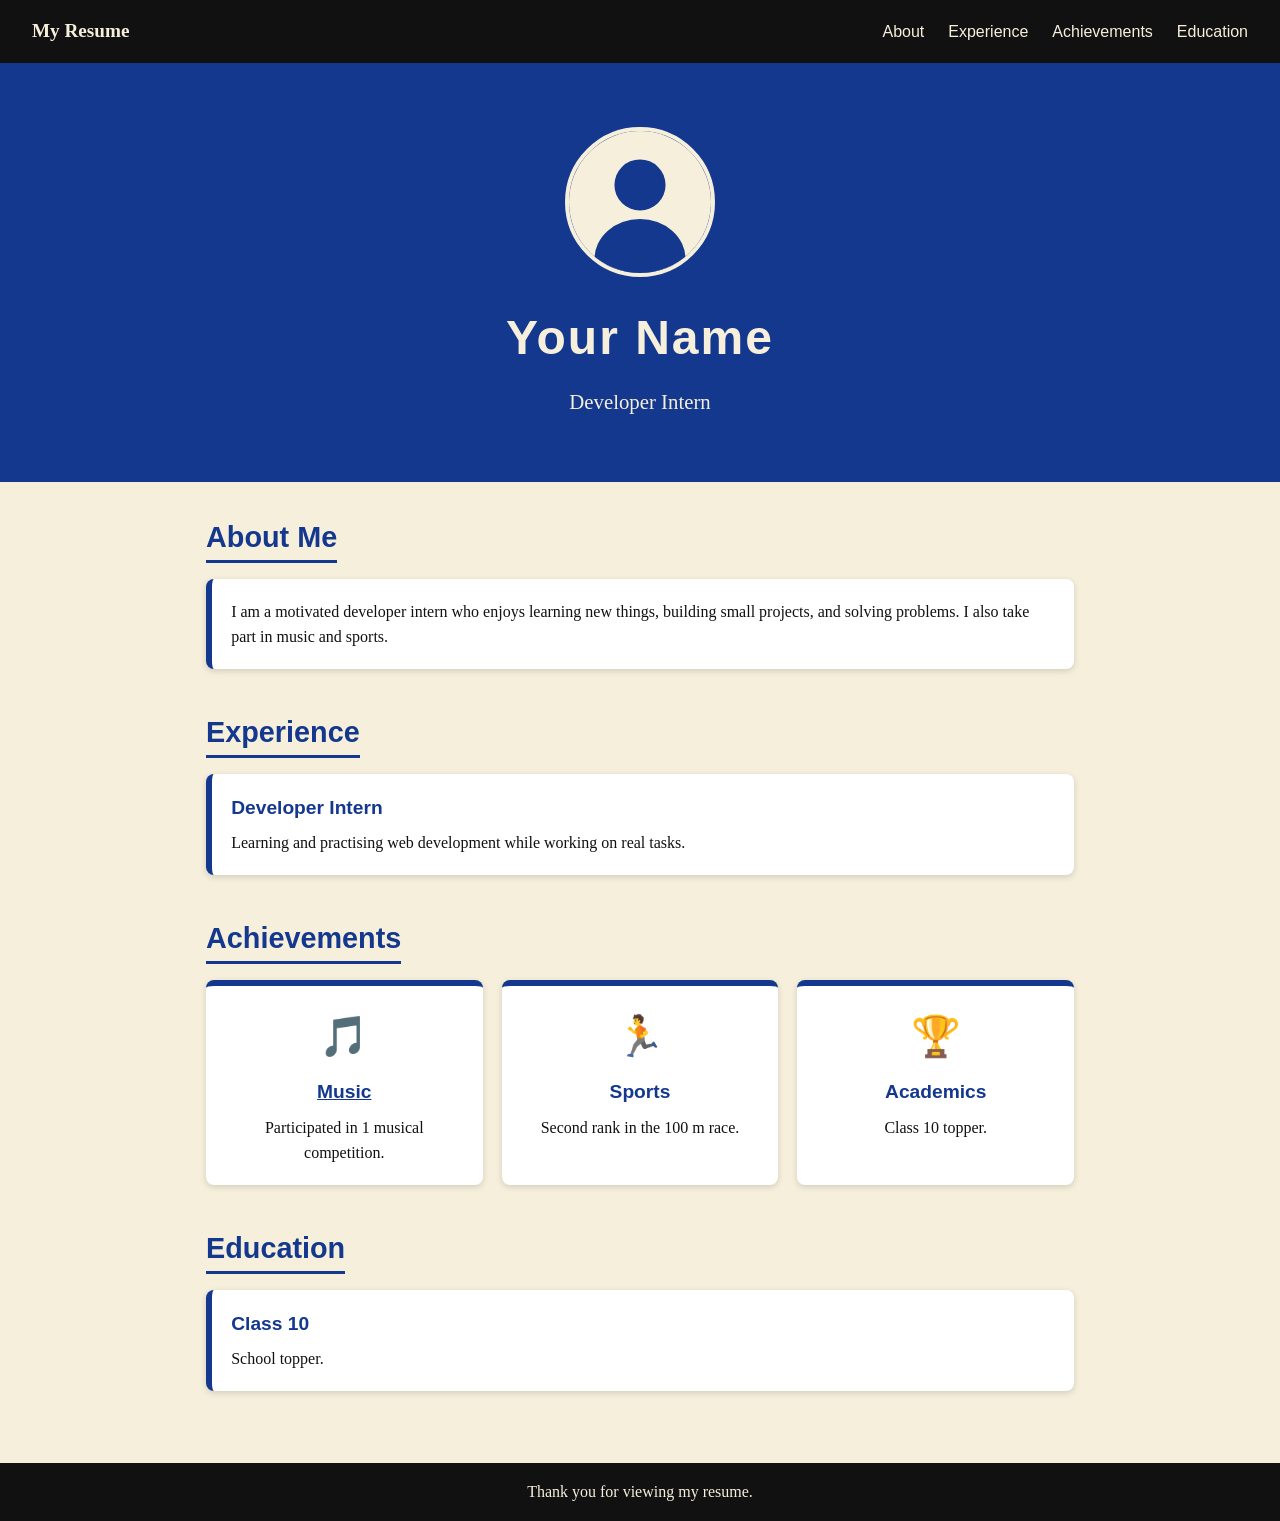
==== index.html @ ea9e765f "Add files via upload" ====
<!DOCTYPE html>
<html lang="en">
<head>
  <meta charset="UTF-8">
  <meta name="viewport" content="width=device-width, initial-scale=1.0">
  <title>My Resume</title>
  <style>
/* ---------- Colour palette (CSS variables) ---------- */
:root {
  --cream: #f6efdc;
  --blue: #13388e;
  --black: #111111;
}

/* ---------- Universal selector: reset ---------- */
* {
  margin: 0;
  padding: 0;
  box-sizing: border-box;
}

/* ---------- Element selector: typography ---------- */
body {
  background-color: var(--cream);
  color: var(--black);
  font-family: "Georgia", serif;
  line-height: 1.6;
}

h1, h2, h3 {
  font-family: "Trebuchet MS", sans-serif;
  color: var(--blue);
}

h1 {
  font-size: 3rem;
  letter-spacing: 2px;
}

h2 {
  font-size: 1.8rem;
  margin-bottom: 1rem;
  border-bottom: 3px solid var(--blue);
  display: inline-block;
}

h3 {
  font-size: 1.2rem;
  margin-bottom: 0.4rem;
}

/* ---------- ID selector: navigation bar ---------- */
#navbar {
  display: flex;
  justify-content: space-between;
  align-items: center;
  background-color: var(--black);
  padding: 1rem 2rem;
  position: sticky;
  top: 0;
}

#navbar ul {
  list-style: none;
  display: flex;
  gap: 1.5rem;
}

#navbar a {
  color: var(--cream);
  text-decoration: none;
  transition: color 0.3s;
}

#navbar a:hover {
  color: #7da2ff;
}

/* ---------- Class selector: logo ---------- */
.logo {
  color: var(--cream);
  font-weight: bold;
  font-size: 1.2rem;
}

/* ---------- ID selector: hero section ---------- */
#hero {
  background-color: var(--blue);
  color: var(--cream);
  text-align: center;
  padding: 4rem 1rem;
  animation: fadeIn 1.2s ease;
}

#hero h1 {
  color: var(--cream);
}

/* Profile picture */
.profile-photo {
  width: 150px;
  height: 150px;
  border-radius: 50%;
  object-fit: cover;
  border: 4px solid var(--cream);
  margin-bottom: 1rem;
  transition: transform 0.4s;
}

.profile-photo:hover {
  transform: scale(1.05);
}

.role {
  font-size: 1.3rem;
  margin-top: 0.5rem;
}

/* ---------- Layout ---------- */
main {
  max-width: 900px;
  margin: 0 auto;
  padding: 2rem 1rem;
}

section {
  margin-bottom: 2.5rem;
}

/* ---------- Class selector: cards ---------- */
.card {
  background-color: white;
  border-left: 6px solid var(--blue);
  border-radius: 8px;
  padding: 1.2rem;
  box-shadow: 0 2px 6px rgba(0, 0, 0, 0.15);
  transition: transform 0.3s, box-shadow 0.3s;
}

.card:hover {
  transform: translateY(-5px);
  box-shadow: 0 6px 14px rgba(0, 0, 0, 0.25);
}

/* ---------- Feature cards ---------- */
.feature-grid {
  display: grid;
  grid-template-columns: repeat(auto-fit, minmax(220px, 1fr));
  gap: 1.2rem;
}

.feature-card {
  text-align: center;
  border-left: none;
  border-top: 6px solid var(--blue);
}

.icon {
  font-size: 2.5rem;
  display: block;
  margin-bottom: 0.5rem;
}

/* ---------- Other selectors ---------- */
/* Descendant selector */
section p {
  font-size: 1rem;
}

/* Attribute selector */
a[href^="#"] {
  font-family: "Trebuchet MS", sans-serif;
}

/* Pseudo-class: first card in the grid gets a blue heading underline */
.feature-card:first-child h3 {
  text-decoration: underline;
}

/* ---------- Footer ---------- */
footer {
  background-color: var(--black);
  color: var(--cream);
  text-align: center;
  padding: 1rem;
}

/* ---------- Subtle animation ---------- */
@keyframes fadeIn {
  from {
    opacity: 0;
    transform: translateY(-15px);
  }
  to {
    opacity: 1;
    transform: translateY(0);
  }
}

section {
  animation: fadeIn 1s ease;
}

/* ---------- Small screens ---------- */
@media (max-width: 600px) {
  #navbar {
    flex-direction: column;
    gap: 0.5rem;
  }
  h1 {
    font-size: 2rem;
  }
}
</style>
</head>
<body>

  <!-- Navigation bar -->
  <nav id="navbar">
    <span class="logo">My Resume</span>
    <ul>
      <li><a href="#about">About</a></li>
      <li><a href="#experience">Experience</a></li>
      <li><a href="#achievements">Achievements</a></li>
      <li><a href="#education">Education</a></li>
    </ul>
  </nav>

  <!-- Header / Hero -->
  <header id="hero">
    <!-- To use your own photo: save it as photo.jpg next to this file
         and change src below to src="photo.jpg" -->
    <img class="profile-photo" alt="Profile picture"
         src="data:image/svg+xml,%3Csvg xmlns='http://www.w3.org/2000/svg' viewBox='0 0 100 100'%3E%3Crect width='100' height='100' fill='%23f6efdc'/%3E%3Ccircle cx='50' cy='38' r='18' fill='%2313388e'/%3E%3Cellipse cx='50' cy='90' rx='32' ry='28' fill='%2313388e'/%3E%3C/svg%3E">
    <h1>Your Name</h1>
    <p class="role">Developer Intern</p>
  </header>

  <main>

    <!-- About -->
    <section id="about">
      <h2>About Me</h2>
      <div class="card">
        <p>
          I am a motivated developer intern who enjoys learning new things,
          building small projects, and solving problems. I also take part
          in music and sports.
        </p>
      </div>
    </section>

    <!-- Experience -->
    <section id="experience">
      <h2>Experience</h2>
      <div class="card">
        <h3>Developer Intern</h3>
        <p>Learning and practising web development while working on real tasks.</p>
      </div>
    </section>

    <!-- Feature cards -->
    <section id="achievements">
      <h2>Achievements</h2>
      <div class="feature-grid">

        <div class="card feature-card">
          <span class="icon">🎵</span>
          <h3>Music</h3>
          <p>Participated in 1 musical competition.</p>
        </div>

        <div class="card feature-card">
          <span class="icon">🏃</span>
          <h3>Sports</h3>
          <p>Second rank in the 100 m race.</p>
        </div>

        <div class="card feature-card">
          <span class="icon">🏆</span>
          <h3>Academics</h3>
          <p>Class 10 topper.</p>
        </div>

      </div>
    </section>

    <!-- Education -->
    <section id="education">
      <h2>Education</h2>
      <div class="card">
        <h3>Class 10</h3>
        <p>School topper.</p>
      </div>
    </section>

  </main>

  <footer>
    <p>Thank you for viewing my resume.</p>
  </footer>

</body>
</html>
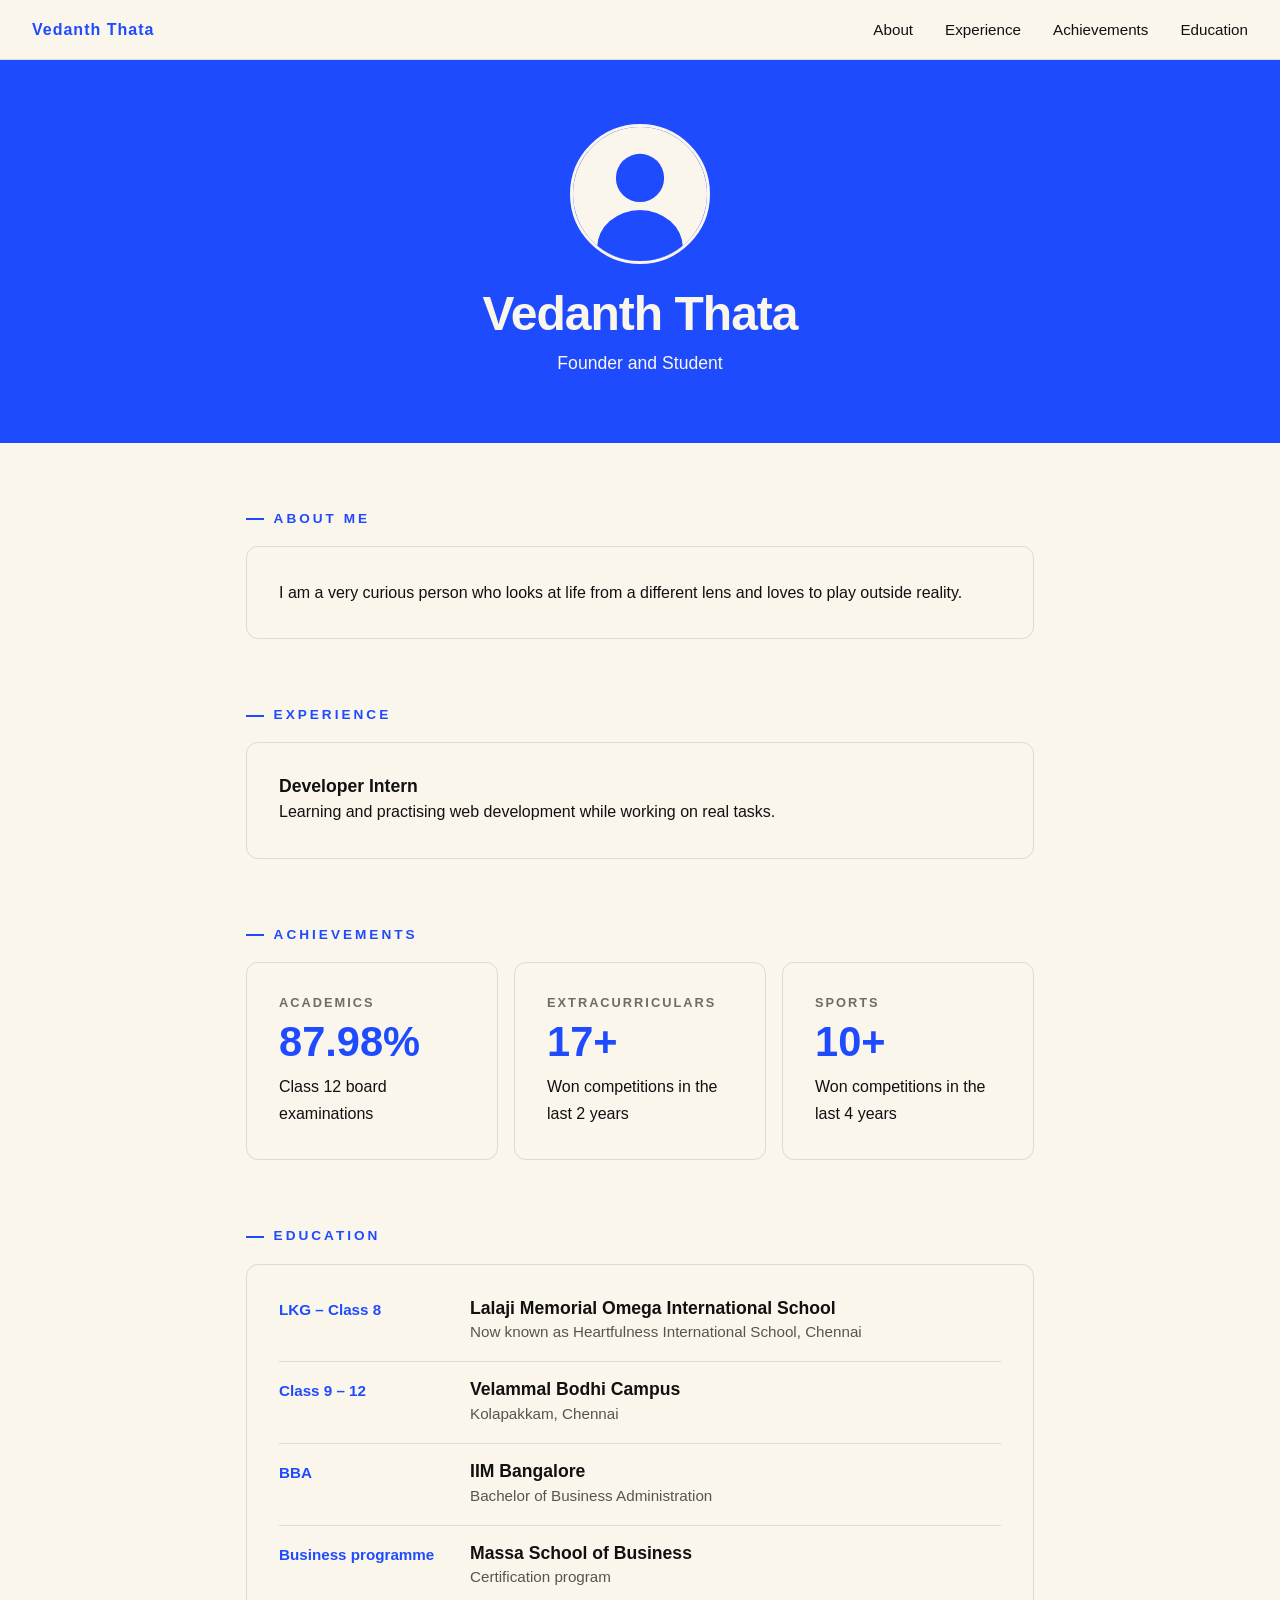
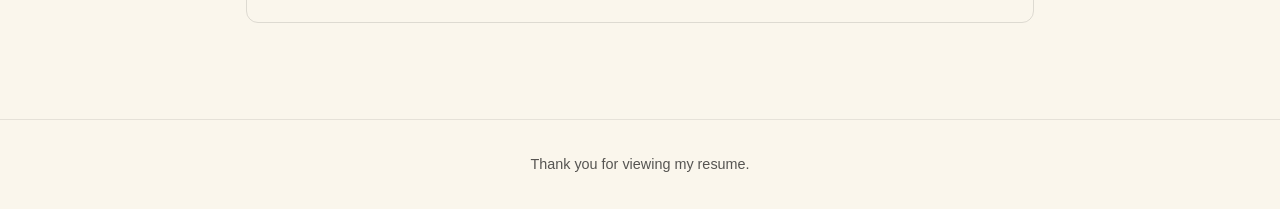
==== commit 750baaf4: "Add files via upload" ====
--- a/index.html
+++ b/index.html
@@ -3,13 +3,24 @@
 <head>
   <meta charset="UTF-8">
   <meta name="viewport" content="width=device-width, initial-scale=1.0">
-  <title>My Resume</title>
+  <title>Vedanth Thata | Resume</title>
   <style>
-/* ---------- Colour palette (CSS variables) ---------- */
+/* ==========================================================
+   DESIGN TOKENS
+   Minimal palette: cream background, one bold blue, black text.
+   ========================================================== */
 :root {
-  --cream: #f6efdc;
-  --blue: #13388e;
+  --cream: #faf6ec;
+  --blue: #1f4bff;
   --black: #111111;
+  --line: rgba(17, 17, 17, 0.12);   /* thin border colour */
+
+  --space-s: 0.5rem;
+  --space-m: 1rem;
+  --space-l: 2rem;
+  --space-xl: 4rem;
+
+  --radius: 12px;
 }
 
 /* ---------- Universal selector: reset ---------- */
@@ -19,34 +30,39 @@
   box-sizing: border-box;
 }
 
-/* ---------- Element selector: typography ---------- */
+html {
+  scroll-behavior: smooth;
+}
+
+/* ---------- Element selectors: typography ---------- */
 body {
   background-color: var(--cream);
   color: var(--black);
-  font-family: "Georgia", serif;
-  line-height: 1.6;
-}
-
-h1, h2, h3 {
-  font-family: "Trebuchet MS", sans-serif;
-  color: var(--blue);
+  font-family: "Helvetica Neue", Arial, sans-serif;
+  line-height: 1.7;
 }
 
 h1 {
   font-size: 3rem;
-  letter-spacing: 2px;
-}
-
+  font-weight: 700;
+  letter-spacing: -1px;
+  line-height: 1.1;
+}
+
+/* Section titles: small, uppercase, blue */
 h2 {
-  font-size: 1.8rem;
-  margin-bottom: 1rem;
-  border-bottom: 3px solid var(--blue);
-  display: inline-block;
+  color: var(--blue);
+  font-size: 0.85rem;
+  font-weight: 700;
+  letter-spacing: 3px;
+  text-transform: uppercase;
+  margin-bottom: var(--space-m);
 }
 
 h3 {
-  font-size: 1.2rem;
-  margin-bottom: 0.4rem;
+  font-size: 1.1rem;
+  font-weight: 700;
+  line-height: 1.3;
 }
 
 /* ---------- ID selector: navigation bar ---------- */
@@ -54,142 +70,184 @@
   display: flex;
   justify-content: space-between;
   align-items: center;
-  background-color: var(--black);
-  padding: 1rem 2rem;
+  background-color: var(--cream);
+  border-bottom: 1px solid var(--line);
+  padding: var(--space-m) var(--space-l);
   position: sticky;
   top: 0;
+  z-index: 10;
 }
 
 #navbar ul {
   list-style: none;
   display: flex;
-  gap: 1.5rem;
+  gap: var(--space-l);
 }
 
 #navbar a {
-  color: var(--cream);
+  color: var(--black);
   text-decoration: none;
-  transition: color 0.3s;
+  font-size: 0.95rem;
+  transition: color 0.3s ease;
 }
 
 #navbar a:hover {
-  color: #7da2ff;
+  color: var(--blue);
+}
+
+a:focus-visible {
+  outline: 2px solid var(--blue);
+  outline-offset: 4px;
 }
 
 /* ---------- Class selector: logo ---------- */
 .logo {
-  color: var(--cream);
-  font-weight: bold;
-  font-size: 1.2rem;
-}
-
-/* ---------- ID selector: hero section ---------- */
+  color: var(--blue);
+  font-weight: 700;
+  letter-spacing: 1px;
+}
+
+/* ---------- ID selector: hero ---------- */
 #hero {
   background-color: var(--blue);
   color: var(--cream);
   text-align: center;
-  padding: 4rem 1rem;
-  animation: fadeIn 1.2s ease;
-}
-
-#hero h1 {
-  color: var(--cream);
-}
-
-/* Profile picture */
+  padding: var(--space-xl) var(--space-m);
+}
+
 .profile-photo {
-  width: 150px;
-  height: 150px;
+  width: 140px;
+  height: 140px;
   border-radius: 50%;
   object-fit: cover;
-  border: 4px solid var(--cream);
-  margin-bottom: 1rem;
-  transition: transform 0.4s;
-}
-
-.profile-photo:hover {
-  transform: scale(1.05);
+  border: 3px solid var(--cream);
+  margin-bottom: var(--space-m);
 }
 
 .role {
-  font-size: 1.3rem;
-  margin-top: 0.5rem;
+  font-size: 1.1rem;
+  margin-top: var(--space-s);
+  opacity: 0.9;
 }
 
 /* ---------- Layout ---------- */
 main {
-  max-width: 900px;
+  max-width: 820px;
   margin: 0 auto;
-  padding: 2rem 1rem;
+  padding: var(--space-xl) var(--space-m) var(--space-l);
 }
 
 section {
-  margin-bottom: 2.5rem;
+  margin-bottom: var(--space-xl);
+  scroll-margin-top: 5rem;   /* keeps titles clear of the sticky navbar */
 }
 
 /* ---------- Class selector: cards ---------- */
 .card {
-  background-color: white;
-  border-left: 6px solid var(--blue);
-  border-radius: 8px;
-  padding: 1.2rem;
-  box-shadow: 0 2px 6px rgba(0, 0, 0, 0.15);
-  transition: transform 0.3s, box-shadow 0.3s;
+  border: 1px solid var(--line);
+  border-radius: var(--radius);
+  padding: var(--space-l);
+  transition: transform 0.3s ease, border-color 0.3s ease;
 }
 
 .card:hover {
-  transform: translateY(-5px);
-  box-shadow: 0 6px 14px rgba(0, 0, 0, 0.25);
-}
-
-/* ---------- Feature cards ---------- */
+  transform: translateY(-4px);
+  border-color: var(--blue);
+}
+
+/* ---------- Feature cards (achievements) ---------- */
 .feature-grid {
   display: grid;
   grid-template-columns: repeat(auto-fit, minmax(220px, 1fr));
-  gap: 1.2rem;
-}
-
-.feature-card {
-  text-align: center;
-  border-left: none;
-  border-top: 6px solid var(--blue);
-}
-
-.icon {
-  font-size: 2.5rem;
+  gap: var(--space-m);
+}
+
+.feature-card h3 {
+  font-size: 0.8rem;
+  letter-spacing: 2px;
+  text-transform: uppercase;
+  color: var(--black);
+  opacity: 0.6;
+}
+
+.stat {
   display: block;
-  margin-bottom: 0.5rem;
+  margin: var(--space-s) 0;
+  color: var(--blue);
+  font-size: 2.6rem;
+  font-weight: 700;
+  line-height: 1.1;
+}
+
+/* ---------- Education list ---------- */
+.edu-list {
+  list-style: none;
+}
+
+.edu-item {
+  display: grid;
+  grid-template-columns: 175px 1fr;
+  gap: var(--space-m);
+  padding: var(--space-m) 0;
+  border-top: 1px solid var(--line);
+}
+
+/* Pseudo-class: no line above the first item */
+.edu-item:first-child {
+  border-top: none;
+  padding-top: 0;
+}
+
+.edu-item:last-child {
+  padding-bottom: 0;
+}
+
+.edu-period {
+  color: var(--blue);
+  font-weight: 700;
+  font-size: 0.95rem;
+}
+
+.edu-item p {
+  font-size: 0.95rem;
+  opacity: 0.7;
 }
 
 /* ---------- Other selectors ---------- */
-/* Descendant selector */
-section p {
-  font-size: 1rem;
-}
-
-/* Attribute selector */
+/* Attribute selector: links that start with # (the navbar links) */
 a[href^="#"] {
-  font-family: "Trebuchet MS", sans-serif;
-}
-
-/* Pseudo-class: first card in the grid gets a blue heading underline */
-.feature-card:first-child h3 {
-  text-decoration: underline;
+  font-weight: 500;
+}
+
+/* Pseudo-element: small blue dash before each section title */
+h2::before {
+  content: "";
+  display: inline-block;
+  width: 18px;
+  height: 2px;
+  margin-right: 0.6rem;
+  vertical-align: middle;
+  background-color: var(--blue);
 }
 
 /* ---------- Footer ---------- */
 footer {
-  background-color: var(--black);
-  color: var(--cream);
+  border-top: 1px solid var(--line);
   text-align: center;
-  padding: 1rem;
-}
-
-/* ---------- Subtle animation ---------- */
-@keyframes fadeIn {
+  font-size: 0.9rem;
+  padding: var(--space-l) var(--space-m);
+  opacity: 0.7;
+}
+
+/* ==========================================================
+   ANIMATION
+   One soft "fade up", reused everywhere. The feature cards
+   appear one after another.
+   ========================================================== */
+@keyframes fadeUp {
   from {
     opacity: 0;
-    transform: translateY(-15px);
+    transform: translateY(16px);
   }
   to {
     opacity: 1;
@@ -197,18 +255,58 @@
   }
 }
 
-section {
-  animation: fadeIn 1s ease;
+#hero .profile-photo,
+#hero h1,
+#hero .role,
+.card {
+  animation: fadeUp 0.7s ease both;
+}
+
+#hero h1 {
+  animation-delay: 0.1s;
+}
+
+#hero .role {
+  animation-delay: 0.2s;
+}
+
+/* Pseudo-class nth-child: stagger the feature cards */
+.feature-card:nth-child(2) {
+  animation-delay: 0.12s;
+}
+
+.feature-card:nth-child(3) {
+  animation-delay: 0.24s;
+}
+
+/* Respect people who prefer no motion */
+@media (prefers-reduced-motion: reduce) {
+  * {
+    animation: none !important;
+    transition: none !important;
+  }
 }
 
 /* ---------- Small screens ---------- */
 @media (max-width: 600px) {
   #navbar {
     flex-direction: column;
-    gap: 0.5rem;
-  }
+    gap: var(--space-s);
+  }
+
+  #navbar ul {
+    gap: var(--space-m);
+    flex-wrap: wrap;
+    justify-content: center;
+  }
+
   h1 {
-    font-size: 2rem;
+    font-size: 2.2rem;
+  }
+
+  .edu-item {
+    grid-template-columns: 1fr;
+    gap: 0;
   }
 }
 </style>
@@ -217,7 +315,7 @@
 
   <!-- Navigation bar -->
   <nav id="navbar">
-    <span class="logo">My Resume</span>
+    <span class="logo">Vedanth Thata</span>
     <ul>
       <li><a href="#about">About</a></li>
       <li><a href="#experience">Experience</a></li>
@@ -231,9 +329,9 @@
     <!-- To use your own photo: save it as photo.jpg next to this file
          and change src below to src="photo.jpg" -->
     <img class="profile-photo" alt="Profile picture"
-         src="data:image/svg+xml,%3Csvg xmlns='http://www.w3.org/2000/svg' viewBox='0 0 100 100'%3E%3Crect width='100' height='100' fill='%23f6efdc'/%3E%3Ccircle cx='50' cy='38' r='18' fill='%2313388e'/%3E%3Cellipse cx='50' cy='90' rx='32' ry='28' fill='%2313388e'/%3E%3C/svg%3E">
-    <h1>Your Name</h1>
-    <p class="role">Developer Intern</p>
+         src="data:image/svg+xml,%3Csvg xmlns='http://www.w3.org/2000/svg' viewBox='0 0 100 100'%3E%3Crect width='100' height='100' fill='%23faf6ec'/%3E%3Ccircle cx='50' cy='38' r='18' fill='%231f4bff'/%3E%3Cellipse cx='50' cy='90' rx='32' ry='28' fill='%231f4bff'/%3E%3C/svg%3E">
+    <h1>Vedanth Thata</h1>
+    <p class="role">Founder and Student</p>
   </header>
 
   <main>
@@ -243,9 +341,8 @@
       <h2>About Me</h2>
       <div class="card">
         <p>
-          I am a motivated developer intern who enjoys learning new things,
-          building small projects, and solving problems. I also take part
-          in music and sports.
+          I am a very curious person who looks at life from a different lens
+          and loves to play outside reality.
         </p>
       </div>
     </section>
@@ -265,21 +362,21 @@
       <div class="feature-grid">
 
         <div class="card feature-card">
-          <span class="icon">🎵</span>
-          <h3>Music</h3>
-          <p>Participated in 1 musical competition.</p>
+          <h3>Academics</h3>
+          <span class="stat">87.98%</span>
+          <p>Class 12 board examinations</p>
         </div>
 
         <div class="card feature-card">
-          <span class="icon">🏃</span>
+          <h3>Extracurriculars</h3>
+          <span class="stat">17+</span>
+          <p>Won competitions in the last 2 years</p>
+        </div>
+
+        <div class="card feature-card">
           <h3>Sports</h3>
-          <p>Second rank in the 100 m race.</p>
-        </div>
-
-        <div class="card feature-card">
-          <span class="icon">🏆</span>
-          <h3>Academics</h3>
-          <p>Class 10 topper.</p>
+          <span class="stat">10+</span>
+          <p>Won competitions in the last 4 years</p>
         </div>
 
       </div>
@@ -289,8 +386,41 @@
     <section id="education">
       <h2>Education</h2>
       <div class="card">
-        <h3>Class 10</h3>
-        <p>School topper.</p>
+        <ul class="edu-list">
+
+          <li class="edu-item">
+            <span class="edu-period">LKG – Class 8</span>
+            <div>
+              <h3>Lalaji Memorial Omega International School</h3>
+              <p>Now known as Heartfulness International School, Chennai</p>
+            </div>
+          </li>
+
+          <li class="edu-item">
+            <span class="edu-period">Class 9 – 12</span>
+            <div>
+              <h3>Velammal Bodhi Campus</h3>
+              <p>Kolapakkam, Chennai</p>
+            </div>
+          </li>
+
+          <li class="edu-item">
+            <span class="edu-period">BBA</span>
+            <div>
+              <h3>IIM Bangalore</h3>
+              <p>Bachelor of Business Administration</p>
+            </div>
+          </li>
+
+          <li class="edu-item">
+            <span class="edu-period">Business programme</span>
+            <div>
+              <h3>Massa School of Business</h3>
+              <p>Certification program</p>
+            </div>
+          </li>
+
+        </ul>
       </div>
     </section>
 
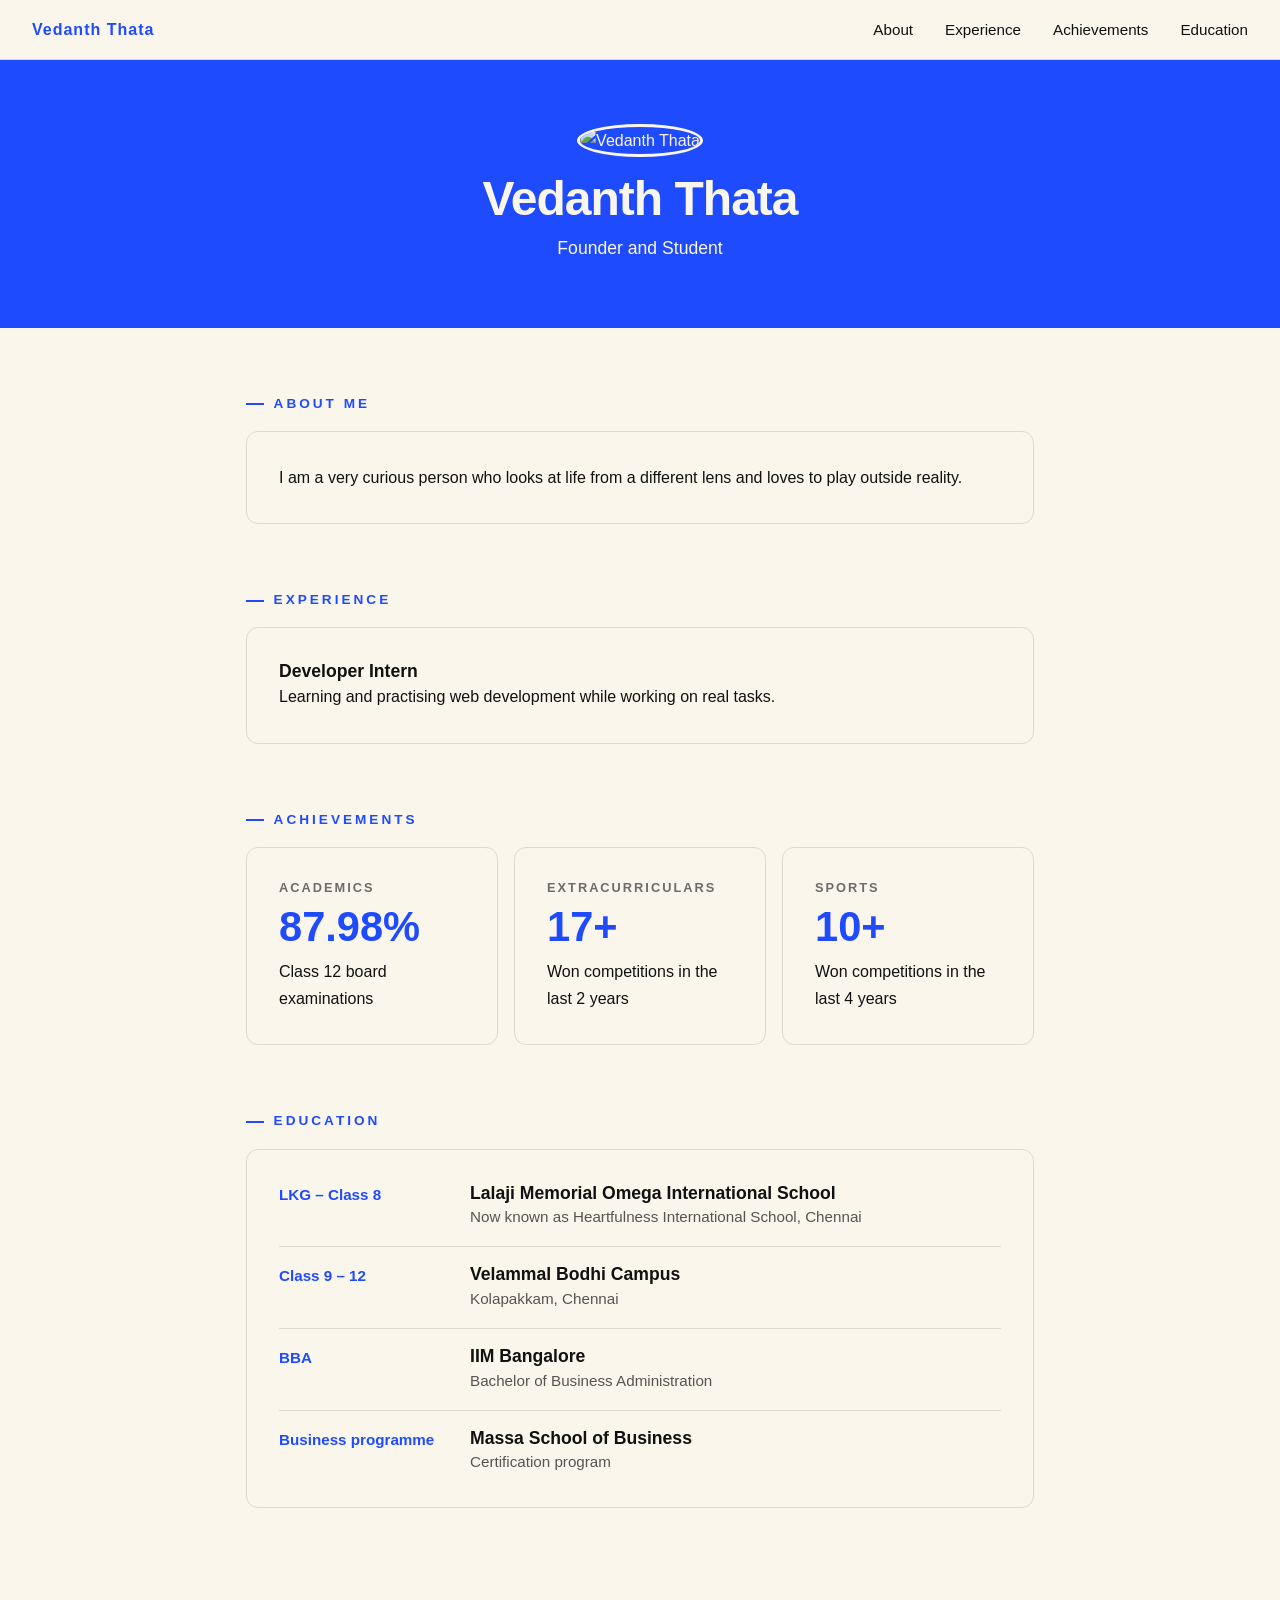
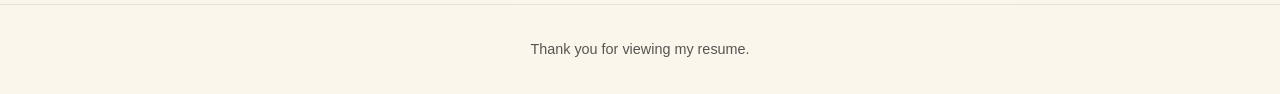
==== commit 5989d815: "Update index.html" ====
--- a/index.html
+++ b/index.html
@@ -328,8 +328,11 @@
   <header id="hero">
     <!-- To use your own photo: save it as photo.jpg next to this file
          and change src below to src="photo.jpg" -->
-    <img class="profile-photo" alt="Profile picture"
-         src="data:image/svg+xml,%3Csvg xmlns='http://www.w3.org/2000/svg' viewBox='0 0 100 100'%3E%3Crect width='100' height='100' fill='%23faf6ec'/%3E%3Ccircle cx='50' cy='38' r='18' fill='%231f4bff'/%3E%3Cellipse cx='50' cy='90' rx='32' ry='28' fill='%231f4bff'/%3E%3C/svg%3E">
+    <img
+  class="profile-photo"
+  src="./Vedanth.jpg"
+  alt="Vedanth Thata"
+>
     <h1>Vedanth Thata</h1>
     <p class="role">Founder and Student</p>
   </header>
